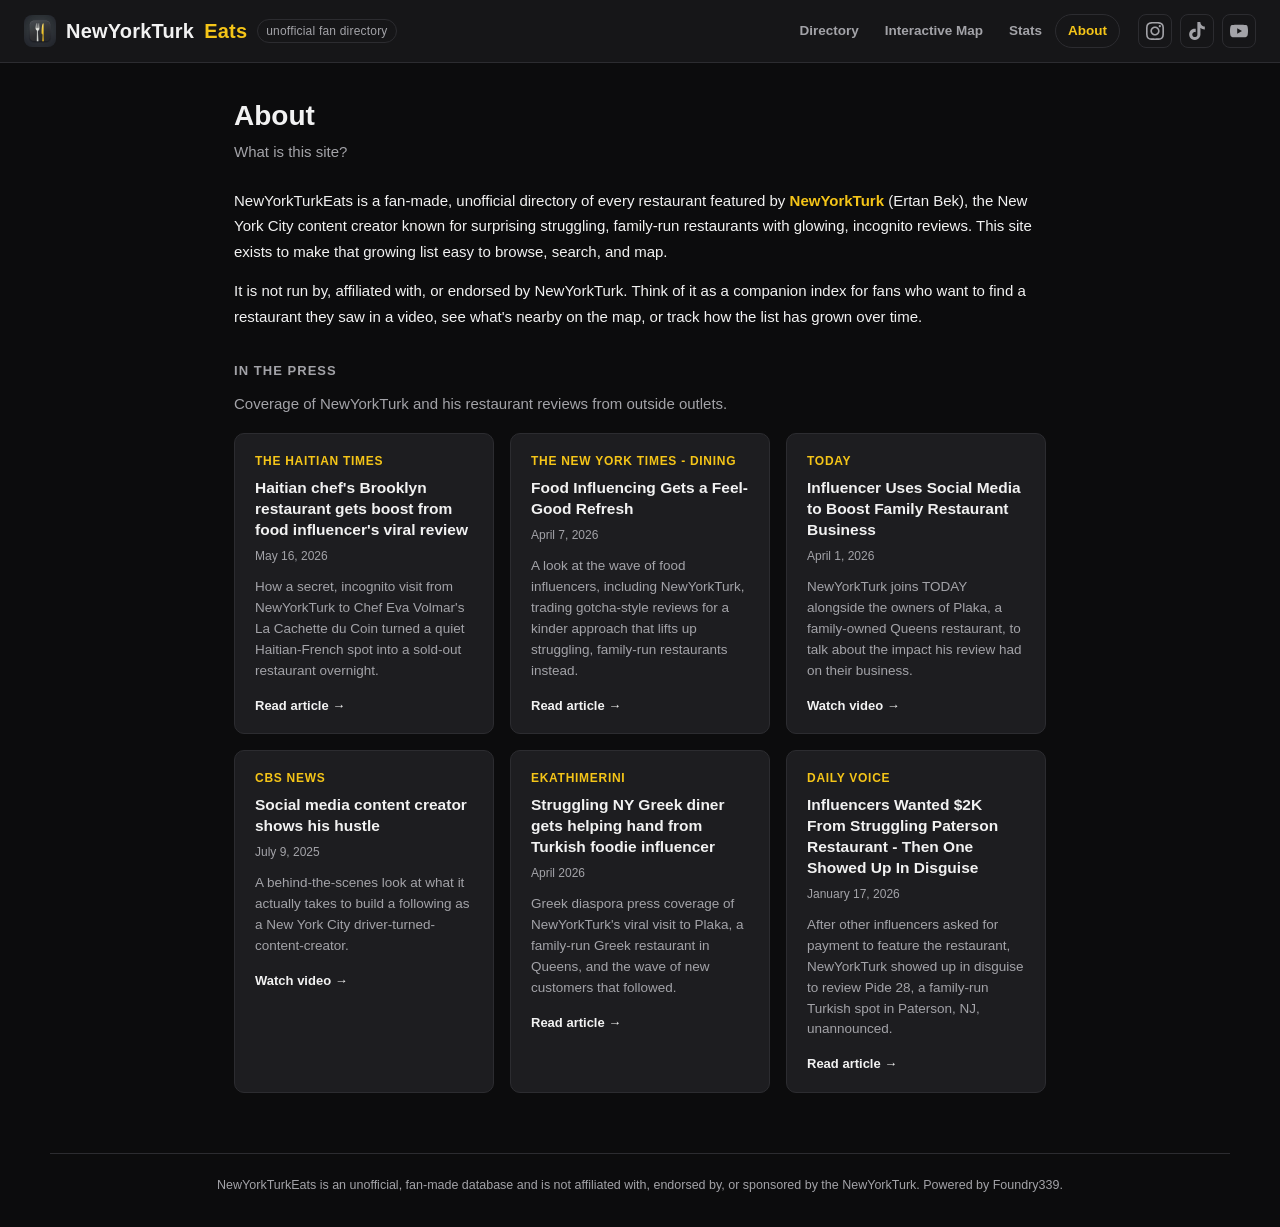
==== about.html @ 5144d83a "about page - remove em dashes" ====
<!DOCTYPE html>
<html lang="en">
<head>
  <meta charset="UTF-8" />
  <meta name="viewport" content="width=device-width, initial-scale=1.0" />
  <title>About - NewYorkTurkEats</title>
  <meta
    name="description"
    content="What NewYorkTurkEats is, how the directory is kept up to date, and press coverage of the content creator NewYorkTurk (Ertan Bek)."
  />
  <meta property="og:type" content="website" />
  <meta property="og:site_name" content="NewYorkTurkEats" />
  <meta property="og:title" content="About - NewYorkTurkEats" />
  <meta property="og:description" content="What NewYorkTurkEats is, how the directory is kept up to date, and press coverage of the content creator NewYorkTurk (Ertan Bek)." />
  <meta property="og:url" content="https://newyorkturkeats.com/about.html" />
  <meta property="og:image" content="https://newyorkturkeats.com/images/android-chrome-512x512.png" />
  <meta name="twitter:card" content="summary" />
  <meta name="twitter:title" content="About - NewYorkTurkEats" />
  <meta name="twitter:description" content="What NewYorkTurkEats is, how the directory is kept up to date, and press coverage of the content creator NewYorkTurk (Ertan Bek)." />
  <meta name="twitter:image" content="https://newyorkturkeats.com/images/android-chrome-512x512.png" />
  <link rel="canonical" href="https://newyorkturkeats.com/about.html" />
  <link rel="stylesheet" href="styles.css" />
  <link rel="icon" href="favicon.ico" sizes="any" />
  <link rel="icon" type="image/png" href="images/favicon-16x16.png" sizes="16x16" />
  <link rel="icon" type="image/png" href="images/favicon-32x32.png" sizes="32x32" />
  <link rel="icon" type="image/png" href="images/favicon-48x48.png" sizes="48x48" />
  <link rel="apple-touch-icon" href="images/apple-touch-icon.png" />
  <link rel="manifest" href="site.webmanifest" />
  <meta name="theme-color" content="#0c0c0d" />
</head>
<body>
  <header class="site-header">
    <a class="brand" href="index.html">
      <img class="brand-logo" src="images/android-chrome-192x192.png" alt="NewYorkTurkEats logo" />
      NewYorkTurk<span class="accent">Eats</span>
      <span class="brand-tag">unofficial fan directory</span>
    </a>
    <div class="header-right">
      <nav class="site-nav">
        <a class="nav-link" href="index.html">Directory</a>
        <a class="nav-link" href="map.html">Interactive Map</a>
        <a class="nav-link" href="stats.html">Stats</a>
        <a class="nav-link active" href="about.html">About</a>
      </nav>
      <div class="socials">
        <a class="social-btn" href="https://www.instagram.com/newyorkturk" target="_blank" rel="noopener noreferrer" aria-label="Instagram">
          <svg viewBox="0 0 24 24"><path d="M12 2.163c3.204 0 3.584.012 4.85.07 3.252.148 4.771 1.691 4.919 4.919.058 1.265.069 1.645.069 4.849 0 3.205-.012 3.584-.069 4.849-.149 3.225-1.664 4.771-4.919 4.919-1.266.058-1.644.07-4.85.07-3.204 0-3.584-.012-4.849-.07-3.26-.149-4.771-1.699-4.919-4.92-.058-1.265-.07-1.644-.07-4.849 0-3.204.013-3.583.07-4.849.149-3.227 1.664-4.771 4.919-4.919 1.266-.057 1.645-.069 4.849-.069zm0-2.163c-3.259 0-3.667.014-4.947.072-4.358.2-6.78 2.618-6.98 6.98-.059 1.281-.073 1.689-.073 4.948 0 3.259.014 3.668.072 4.948.2 4.358 2.618 6.78 6.98 6.98 1.281.058 1.689.072 4.948.072 3.259 0 3.668-.014 4.948-.072 4.354-.2 6.782-2.618 6.979-6.98.059-1.28.073-1.689.073-4.948 0-3.259-.014-3.667-.072-4.947-.196-4.354-2.617-6.78-6.979-6.98-1.281-.059-1.69-.073-4.949-.073zm0 5.838c-3.403 0-6.162 2.759-6.162 6.162s2.759 6.163 6.162 6.163 6.162-2.759 6.162-6.163c0-3.403-2.759-6.162-6.162-6.162zm0 10.162c-2.209 0-4-1.79-4-4 0-2.209 1.791-4 4-4s4 1.791 4 4c0 2.21-1.791 4-4 4zm6.406-11.845c-.796 0-1.441.645-1.441 1.44s.645 1.44 1.441 1.44c.795 0 1.439-.645 1.439-1.44s-.644-1.44-1.439-1.44z"/></svg>
        </a>
        <a class="social-btn" href="https://www.tiktok.com/@newyorkturk" target="_blank" rel="noopener noreferrer" aria-label="TikTok">
          <svg viewBox="0 0 24 24"><path d="M12.525.02c1.31-.02 2.61-.01 3.91-.02.08 1.53.63 3.09 1.75 4.17 1.12 1.11 2.7 1.62 4.24 1.79v4.03c-1.44-.05-2.89-.35-4.2-.97-.57-.26-1.1-.59-1.62-.93-.01 2.92.01 5.84-.02 8.75-.08 1.4-.54 2.79-1.35 3.94-1.31 1.92-3.58 3.17-5.91 3.21-1.43.08-2.86-.31-4.08-1.03-2.02-1.19-3.44-3.37-3.65-5.71-.02-.5-.03-1-.01-1.49.18-1.9 1.12-3.72 2.58-4.96 1.66-1.44 3.98-2.13 6.15-1.72.02 1.48-.04 2.96-.04 4.44-.99-.32-2.15-.23-3.02.37-.63.41-1.11 1.04-1.36 1.75-.21.51-.15 1.07-.14 1.61.24 1.64 1.82 3.02 3.5 2.87 1.12-.01 2.19-.66 2.77-1.61.19-.33.4-.67.41-1.06.1-1.79.06-3.57.07-5.36.01-4.03-.01-8.05.02-12.07z"/></svg>
        </a>
        <a class="social-btn" href="https://www.youtube.com/@AmericanTurk" target="_blank" rel="noopener noreferrer" aria-label="YouTube">
          <svg viewBox="0 0 24 24"><path d="M23.498 6.186a2.994 2.994 0 0 0-2.107-2.117C19.505 3.545 12 3.545 12 3.545s-7.505 0-9.391.524a2.994 2.994 0 0 0-2.107 2.117A31.32 31.32 0 0 0 0 12a31.32 31.32 0 0 0 .502 5.814 2.994 2.994 0 0 0 2.107 2.117c1.886.524 9.391.524 9.391.524s7.505 0 9.391-.524a2.994 2.994 0 0 0 2.107-2.117A31.32 31.32 0 0 0 24 12a31.32 31.32 0 0 0-.502-5.814zM9.6 15.6V8.4l6.4 3.6-6.4 3.6z"/></svg>
        </a>
      </div>
      <button class="menu-toggle" id="menu-toggle" aria-label="Open menu" aria-expanded="false" aria-controls="mobile-nav">
        <svg viewBox="0 0 24 24" fill="none" stroke="currentColor" stroke-width="2" stroke-linecap="round"><path d="M3 6h18M3 12h18M3 18h18"/></svg>
      </button>
    </div>
    <nav class="mobile-nav" id="mobile-nav" hidden>
      <a class="nav-link" href="index.html">Directory</a>
      <a class="nav-link" href="map.html">Interactive Map</a>
      <a class="nav-link" href="stats.html">Stats</a>
      <a class="nav-link active" href="about.html">About</a>
    </nav>
  </header>

  <main class="about-page-main">
    <h1 class="page-title">About</h1>
    <p class="page-subtitle">
      What is this site?
    </p>

    <div class="prose">
      <p>
        NewYorkTurkEats is a fan-made, unofficial directory of every restaurant
        featured by <a href="https://www.instagram.com/newyorkturk" target="_blank" rel="noopener noreferrer">NewYorkTurk</a>
        (Ertan Bek), the New York City content creator known for surprising
        struggling, family-run restaurants with glowing, incognito reviews. This
        site exists to make that growing list easy to browse, search, and map.
      </p>
      <p>
        It is not run by, affiliated with, or endorsed by NewYorkTurk. Think of
        it as a companion index for fans who want to find a restaurant they saw
        in a video, see what's nearby on the map, or track how the list has
        grown over time.
      </p>
    </div>

    <div class="section">
      <h2 class="section-title">In the Press</h2>
      <p class="page-subtitle" style="margin-bottom: 18px;">
        Coverage of NewYorkTurk and his restaurant reviews from outside outlets.
      </p>
      <div class="press-grid">
        <a class="press-card" href="https://haitiantimes.com/2026/05/16/la-cachette-du-coin-haitian-french-restaurant-chef-eva-volmar/" target="_blank" rel="noopener noreferrer">
          <div class="press-source">The Haitian Times</div>
          <div class="press-title">Haitian chef's Brooklyn restaurant gets boost from food influencer's viral review</div>
          <div class="press-date">May 16, 2026</div>
          <p class="press-blurb">
            How a secret, incognito visit from NewYorkTurk to Chef Eva Volmar's
            La Cachette du Coin turned a quiet Haitian-French spot into a
            sold-out restaurant overnight.
          </p>
          <span class="press-link">Read article →</span>
        </a>
        <a class="press-card" href="https://www.nytimes.com/2026/04/07/dining/food-influencer.html" target="_blank" rel="noopener noreferrer">
          <div class="press-source">The New York Times - Dining</div>
          <div class="press-title">Food Influencing Gets a Feel-Good Refresh</div>
          <div class="press-date">April 7, 2026</div>
          <p class="press-blurb">
            A look at the wave of food influencers, including NewYorkTurk,
            trading gotcha-style reviews for a kinder approach that lifts up
            struggling, family-run restaurants instead.
          </p>
          <span class="press-link">Read article →</span>
        </a>
        <a class="press-card" href="https://www.today.com/video/influencer-uses-social-media-to-boost-family-restaurant-business-260515909975" target="_blank" rel="noopener noreferrer">
          <div class="press-source">TODAY</div>
          <div class="press-title">Influencer Uses Social Media to Boost Family Restaurant Business</div>
          <div class="press-date">April 1, 2026</div>
          <p class="press-blurb">
            NewYorkTurk joins TODAY alongside the owners of Plaka, a
            family-owned Queens restaurant, to talk about the impact his
            review had on their business.
          </p>
          <span class="press-link">Watch video →</span>
        </a>
        <a class="press-card" href="https://www.cbsnews.com/video/social-media-content-creator-ertan-bek/" target="_blank" rel="noopener noreferrer">
          <div class="press-source">CBS News</div>
          <div class="press-title">Social media content creator shows his hustle</div>
          <div class="press-date">July 9, 2025</div>
          <p class="press-blurb">
            A behind-the-scenes look at what it actually takes to build a
            following as a New York City driver-turned-content-creator.
          </p>
          <span class="press-link">Watch video →</span>
        </a>
        <a class="press-card" href="https://www.ekathimerini.com/politics/diaspora-politics/1294207/struggling-ny-greek-diner-gets-helping-hand-from-turkish-foodie-influencer/" target="_blank" rel="noopener noreferrer">
          <div class="press-source">Ekathimerini</div>
          <div class="press-title">Struggling NY Greek diner gets helping hand from Turkish foodie influencer</div>
          <div class="press-date">April 2026</div>
          <p class="press-blurb">
            Greek diaspora press coverage of NewYorkTurk's viral visit to
            Plaka, a family-run Greek restaurant in Queens, and the wave of
            new customers that followed.
          </p>
          <span class="press-link">Read article →</span>
        </a>
        <a class="press-card" href="https://dailyvoice.com/article/influencers-wanted-2k-from-struggling-paterson-restaurant-then-one-showed-up-in-disguise/" target="_blank" rel="noopener noreferrer">
          <div class="press-source">Daily Voice</div>
          <div class="press-title">Influencers Wanted $2K From Struggling Paterson Restaurant - Then One Showed Up In Disguise</div>
          <div class="press-date">January 17, 2026</div>
          <p class="press-blurb">
            After other influencers asked for payment to feature the
            restaurant, NewYorkTurk showed up in disguise to review Pide 28,
            a family-run Turkish spot in Paterson, NJ, unannounced.
          </p>
          <span class="press-link">Read article →</span>
        </a>
      </div>
    </div>
  </main>

  <footer class="site-footer">
    NewYorkTurkEats is an unofficial, fan-made database and is not affiliated with,
    endorsed by, or sponsored by the NewYorkTurk. Powered by Foundry339.
    <div class="footer-socials">
      <a class="social-btn" href="https://www.instagram.com/newyorkturk" target="_blank" rel="noopener noreferrer" aria-label="Instagram">
        <svg viewBox="0 0 24 24"><path d="M12 2.163c3.204 0 3.584.012 4.85.07 3.252.148 4.771 1.691 4.919 4.919.058 1.265.069 1.645.069 4.849 0 3.205-.012 3.584-.069 4.849-.149 3.225-1.664 4.771-4.919 4.919-1.266.058-1.644.07-4.85.07-3.204 0-3.584-.012-4.849-.07-3.26-.149-4.771-1.699-4.919-4.92-.058-1.265-.07-1.644-.07-4.849 0-3.204.013-3.583.07-4.849.149-3.227 1.664-4.771 4.919-4.919 1.266-.057 1.645-.069 4.849-.069zm0-2.163c-3.259 0-3.667.014-4.947.072-4.358.2-6.78 2.618-6.98 6.98-.059 1.281-.073 1.689-.073 4.948 0 3.259.014 3.668.072 4.948.2 4.358 2.618 6.78 6.98 6.98 1.281.058 1.689.072 4.948.072 3.259 0 3.668-.014 4.948-.072 4.354-.2 6.782-2.618 6.979-6.98.059-1.28.073-1.689.073-4.948 0-3.259-.014-3.667-.072-4.947-.196-4.354-2.617-6.78-6.979-6.98-1.281-.059-1.69-.073-4.949-.073zm0 5.838c-3.403 0-6.162 2.759-6.162 6.162s2.759 6.163 6.162 6.163 6.162-2.759 6.162-6.163c0-3.403-2.759-6.162-6.162-6.162zm0 10.162c-2.209 0-4-1.79-4-4 0-2.209 1.791-4 4-4s4 1.791 4 4c0 2.21-1.791 4-4 4zm6.406-11.845c-.796 0-1.441.645-1.441 1.44s.645 1.44 1.441 1.44c.795 0 1.439-.645 1.439-1.44s-.644-1.44-1.439-1.44z"/></svg>
      </a>
      <a class="social-btn" href="https://www.tiktok.com/@newyorkturk" target="_blank" rel="noopener noreferrer" aria-label="TikTok">
        <svg viewBox="0 0 24 24"><path d="M12.525.02c1.31-.02 2.61-.01 3.91-.02.08 1.53.63 3.09 1.75 4.17 1.12 1.11 2.7 1.62 4.24 1.79v4.03c-1.44-.05-2.89-.35-4.2-.97-.57-.26-1.1-.59-1.62-.93-.01 2.92.01 5.84-.02 8.75-.08 1.4-.54 2.79-1.35 3.94-1.31 1.92-3.58 3.17-5.91 3.21-1.43.08-2.86-.31-4.08-1.03-2.02-1.19-3.44-3.37-3.65-5.71-.02-.5-.03-1-.01-1.49.18-1.9 1.12-3.72 2.58-4.96 1.66-1.44 3.98-2.13 6.15-1.72.02 1.48-.04 2.96-.04 4.44-.99-.32-2.15-.23-3.02.37-.63.41-1.11 1.04-1.36 1.75-.21.51-.15 1.07-.14 1.61.24 1.64 1.82 3.02 3.5 2.87 1.12-.01 2.19-.66 2.77-1.61.19-.33.4-.67.41-1.06.1-1.79.06-3.57.07-5.36.01-4.03-.01-8.05.02-12.07z"/></svg>
      </a>
      <a class="social-btn" href="https://www.youtube.com/@AmericanTurk" target="_blank" rel="noopener noreferrer" aria-label="YouTube">
        <svg viewBox="0 0 24 24"><path d="M23.498 6.186a2.994 2.994 0 0 0-2.107-2.117C19.505 3.545 12 3.545 12 3.545s-7.505 0-9.391.524a2.994 2.994 0 0 0-2.107 2.117A31.32 31.32 0 0 0 0 12a31.32 31.32 0 0 0 .502 5.814 2.994 2.994 0 0 0 2.107 2.117c1.886.524 9.391.524 9.391.524s7.505 0 9.391-.524a2.994 2.994 0 0 0 2.107-2.117A31.32 31.32 0 0 0 24 12a31.32 31.32 0 0 0-.502-5.814zM9.6 15.6V8.4l6.4 3.6-6.4 3.6z"/></svg>
      </a>
    </div>
  </footer>

  <script src="common.js"></script>

  <!-- Cloudflare Web Analytics -->
  <script type='module' src='https://static.cloudflareinsights.com/beacon.min.js' data-cf-beacon='{"token": "d890537ab7254a7d83ee21854dff3ec1"}'></script>
  <!-- End Cloudflare Web Analytics -->
</body>
</html>
---- styles.css ----
:root {
  --bg: #0c0c0d;
  --bg-raised: #161618;
  --bg-card: #1d1d20;
  --border: #2c2c30;
  --text: #f2f2f2;
  --text-dim: #a3a3a8;
  --accent: #f5c518; /* IMDb-style yellow */
  --accent-dark: #caa30f;
}

* {
  box-sizing: border-box;
}

html, body {
  margin: 0;
  padding: 0;
  overflow-x: hidden;
}

body {
  background: var(--bg);
  color: var(--text);
  font-family: "Helvetica Neue", Arial, "Segoe UI", sans-serif;
  line-height: 1.5;
}

a {
  color: inherit;
  text-decoration: none;
}

/* ---------- header ---------- */

.site-header {
  position: sticky;
  top: 0;
  z-index: 10;
  display: flex;
  align-items: center;
  justify-content: space-between;
  gap: 16px;
  padding: 14px 24px;
  background: var(--bg-raised);
  border-bottom: 1px solid var(--border);
}

.brand {
  display: flex;
  align-items: center;
  gap: 10px;
  font-weight: 800;
  font-size: 20px;
  letter-spacing: 0.2px;
}

.brand-logo {
  width: 32px;
  height: 32px;
  border-radius: 8px;
  display: block;
}

.brand .accent {
  color: var(--accent);
}

.brand-tag {
  font-size: 12px;
  font-weight: 500;
  color: var(--text-dim);
  border: 1px solid var(--border);
  padding: 2px 8px;
  border-radius: 999px;
}

.header-right {
  display: flex;
  align-items: center;
  gap: 18px;
}

.site-nav {
  display: flex;
  align-items: center;
}

.nav-link {
  font-size: 13.5px;
  font-weight: 600;
  color: var(--text-dim);
  padding: 6px 12px;
  border-radius: 999px;
  border: 1px solid transparent;
  transition: color 0.15s, border-color 0.15s;
}

.nav-link:hover {
  color: var(--text);
}

.nav-link.active {
  color: var(--accent);
  border-color: var(--border);
}

.socials {
  display: flex;
  align-items: center;
  gap: 8px;
  flex-shrink: 0;
}

.social-btn {
  display: inline-flex;
  align-items: center;
  justify-content: center;
  width: 34px;
  height: 34px;
  border-radius: 8px;
  border: 1px solid var(--border);
  color: var(--text-dim);
  transition: color 0.15s, border-color 0.15s, background 0.15s;
}

.social-btn:hover {
  color: var(--accent);
  border-color: var(--accent-dark);
  background: var(--bg-card);
}

.social-btn svg {
  width: 18px;
  height: 18px;
  fill: currentColor;
}

.menu-toggle {
  display: none;
  align-items: center;
  justify-content: center;
  width: 34px;
  height: 34px;
  border-radius: 8px;
  border: 1px solid var(--border);
  background: transparent;
  color: var(--text-dim);
  cursor: pointer;
  flex-shrink: 0;
  transition: color 0.15s, border-color 0.15s, background 0.15s;
}

.menu-toggle:hover,
.menu-toggle[aria-expanded="true"] {
  color: var(--accent);
  border-color: var(--accent-dark);
  background: var(--bg-card);
}

.menu-toggle svg {
  width: 18px;
  height: 18px;
}

.mobile-nav {
  display: none;
}

.footer-socials {
  display: none;
}

@media (max-width: 480px) {
  .site-header {
    flex-wrap: wrap;
    row-gap: 10px;
  }

  .header-right {
    flex-wrap: wrap;
    justify-content: flex-end;
    row-gap: 8px;
  }

  .brand-tag {
    display: none;
  }

  .site-nav {
    display: none;
  }

  .socials {
    display: none;
  }

  .menu-toggle {
    display: inline-flex;
  }

  .mobile-nav:not([hidden]) {
    display: flex;
    flex-direction: column;
    gap: 4px;
    width: 100%;
    padding-top: 10px;
    margin-top: 4px;
    border-top: 1px solid var(--border);
  }

  .mobile-nav .nav-link {
    padding: 10px 12px;
  }

  .footer-socials {
    display: flex;
    justify-content: center;
    gap: 8px;
    margin-top: 16px;
  }
}

/* ---------- layout ---------- */

main {
  max-width: 1180px;
  margin: 0 auto;
  padding: 28px 24px 60px;
}

.page-title {
  font-size: 28px;
  font-weight: 800;
  margin: 4px 0 4px;
}

.page-subtitle {
  color: var(--text-dim);
  margin: 0 0 24px;
  font-size: 15px;
}

/* ---------- search ---------- */

.search-row {
  margin-bottom: 16px;
}

.search-input {
  width: 100%;
  padding: 11px 16px;
  border-radius: 8px;
  border: 1px solid var(--border);
  background: var(--bg-card);
  color: var(--text);
  font-size: 14px;
  font-family: inherit;
}

.search-input::placeholder {
  color: var(--text-dim);
}

.search-input:focus {
  outline: none;
  border-color: var(--accent-dark);
}

/* ---------- sort controls ---------- */

.controls-row {
  display: flex;
  align-items: center;
  justify-content: space-between;
  flex-wrap: wrap;
  gap: 12px;
  margin-bottom: 22px;
}

.sort-group {
  display: inline-flex;
  border: 1px solid var(--border);
  border-radius: 8px;
  overflow: hidden;
}

.sort-btn {
  background: var(--bg-card);
  color: var(--text-dim);
  border: none;
  padding: 8px 16px;
  font-size: 13px;
  font-weight: 600;
  cursor: pointer;
  border-right: 1px solid var(--border);
}

.sort-btn:last-child {
  border-right: none;
}

.sort-btn:hover {
  color: var(--text);
}

.sort-btn.active {
  background: var(--accent);
  color: #141414;
}

.result-count {
  color: var(--text-dim);
  font-size: 13px;
}

/* ---------- pagination ---------- */

.pagination {
  display: flex;
  flex-wrap: wrap;
  justify-content: center;
  align-items: center;
  gap: 6px;
  margin-top: 32px;
}

.page-btn {
  background: var(--bg-card);
  color: var(--text-dim);
  border: 1px solid var(--border);
  border-radius: 6px;
  padding: 7px 12px;
  font-size: 13px;
  font-weight: 600;
  cursor: pointer;
  min-width: 36px;
}

.page-btn:hover {
  color: var(--text);
  border-color: var(--accent-dark);
}

.page-btn.active {
  background: var(--accent);
  border-color: var(--accent);
  color: #141414;
}

.page-btn[disabled] {
  opacity: 0.4;
  cursor: not-allowed;
}

.page-btn.page-nav {
  font-weight: 700;
}

/* ---------- grid / cards ---------- */

.grid {
  display: grid;
  grid-template-columns: repeat(auto-fill, minmax(190px, 1fr));
  gap: 20px;
}

.card {
  background: var(--bg-card);
  border: 1px solid var(--border);
  border-radius: 10px;
  overflow: hidden;
  display: flex;
  flex-direction: column;
  transition: transform 0.15s ease, border-color 0.15s ease;
}

.card:hover {
  transform: translateY(-4px);
  border-color: var(--accent);
}

.poster {
  aspect-ratio: 2 / 3;
  display: flex;
  align-items: center;
  justify-content: center;
  font-size: 44px;
  font-weight: 800;
  color: rgba(255, 255, 255, 0.85);
  position: relative;
}

.poster-img {
  position: absolute;
  inset: 0;
  width: 100%;
  height: 100%;
  object-fit: cover;
}

.poster .rank {
  position: absolute;
  top: 8px;
  left: 8px;
  background: rgba(0, 0, 0, 0.55);
  color: var(--accent);
  font-size: 12px;
  font-weight: 700;
  padding: 2px 8px;
  border-radius: 999px;
}

.card-body {
  padding: 12px 14px 16px;
  display: flex;
  flex-direction: column;
  gap: 4px;
  flex: 1;
}

.card-name {
  font-size: 15px;
  font-weight: 700;
}

.card-meta {
  font-size: 12.5px;
  color: var(--text-dim);
}

.card-date {
  margin-top: auto;
  font-size: 11.5px;
  color: var(--text-dim);
  padding-top: 8px;
}

@media (max-width: 480px) {
  main {
    padding-left: 16px;
    padding-right: 16px;
  }

  .grid {
    grid-template-columns: repeat(2, 1fr);
    gap: 12px;
  }

  .poster {
    font-size: 30px;
  }

  .card-body {
    padding: 10px 10px 12px;
  }

  .card-name {
    font-size: 13.5px;
  }

  .card-meta {
    font-size: 11px;
  }

  .card-date {
    font-size: 10.5px;
  }
}

/* ---------- interactive map page ---------- */

.map-page-main {
  max-width: 1400px;
}

.leaflet-map-container {
  width: 100%;
  height: 70vh;
  min-height: 420px;
  border: 1px solid var(--border);
  border-radius: 10px;
  margin-top: 20px;
  background: var(--bg-card);
}

.leaflet-popup-content-wrapper {
  background: var(--bg-raised);
  color: var(--text);
  border-radius: 8px;
}

.leaflet-popup-tip {
  background: var(--bg-raised);
}

.map-popup .popup-name {
  font-weight: 700;
  font-size: 14px;
  margin-bottom: 2px;
}

.map-popup .popup-meta {
  font-size: 12.5px;
  color: var(--text-dim);
  margin-bottom: 6px;
}

.map-popup .popup-link {
  font-size: 13px;
  font-weight: 700;
  color: var(--accent);
}

/* ---------- footer ---------- */

.site-footer {
  border-top: 1px solid var(--border);
  padding: 22px 24px 32px;
  text-align: center;
  color: var(--text-dim);
  font-size: 12.5px;
  max-width: 1180px;
  margin: 0 auto;
}

/* ---------- detail page ---------- */

.back-link {
  display: inline-flex;
  align-items: center;
  gap: 6px;
  color: var(--text-dim);
  font-size: 13px;
  font-weight: 600;
  margin-bottom: 18px;
}

.back-link:hover {
  color: var(--accent);
}

.detail-header {
  display: flex;
  flex-wrap: wrap;
  gap: 20px;
  align-items: flex-start;
  justify-content: space-between;
  margin-bottom: 24px;
}

.detail-name {
  font-size: 32px;
  font-weight: 800;
  margin: 0 0 8px;
}

.detail-meta {
  display: flex;
  flex-wrap: wrap;
  gap: 8px;
  color: var(--text-dim);
  font-size: 14px;
}

.pill {
  border: 1px solid var(--border);
  border-radius: 999px;
  padding: 3px 12px;
  background: var(--bg-card);
}

.site-btn {
  background: var(--accent);
  color: #141414;
  font-weight: 700;
  font-size: 14px;
  padding: 10px 20px;
  border-radius: 8px;
  white-space: nowrap;
}

.site-btn:hover {
  background: var(--accent-dark);
}

.section {
  margin-top: 32px;
}

.section-title {
  font-size: 13px;
  text-transform: uppercase;
  letter-spacing: 0.08em;
  color: var(--text-dim);
  font-weight: 700;
  margin-bottom: 12px;
}

.video-frame {
  position: relative;
  width: 100%;
  max-width: 480px;
  aspect-ratio: 9 / 16;
  background: var(--bg-card);
  border: 1px solid var(--border);
  border-radius: 12px;
  overflow: hidden;
}

.video-frame.wide {
  max-width: 100%;
  aspect-ratio: 16 / 9;
}

.video-frame iframe {
  width: 100%;
  height: 100%;
  border: 0;
}

.video-placeholder {
  position: absolute;
  inset: 0;
  display: flex;
  align-items: center;
  justify-content: center;
  text-align: center;
  padding: 24px;
  color: var(--text-dim);
  font-size: 13.5px;
}

.map-wrap {
  display: grid;
  grid-template-columns: 1.1fr 0.9fr;
  gap: 16px;
  align-items: stretch;
}

@media (max-width: 640px) {
  .map-wrap {
    grid-template-columns: 1fr;
  }
}

.map-frame {
  position: relative;
  width: 100%;
  min-height: 260px;
  border: 1px solid var(--border);
  border-radius: 12px;
  overflow: hidden;
}

.map-frame iframe {
  width: 100%;
  height: 100%;
  border: 0;
  min-height: 260px;
}

.address-card {
  background: var(--bg-card);
  border: 1px solid var(--border);
  border-radius: 12px;
  padding: 18px;
  display: flex;
  flex-direction: column;
  justify-content: center;
  gap: 6px;
}

.address-card .label {
  font-size: 12px;
  color: var(--text-dim);
  text-transform: uppercase;
  letter-spacing: 0.06em;
}

.address-card .value {
  font-size: 15px;
  font-weight: 600;
}

.address-card .directions-link {
  margin-top: 10px;
  font-size: 13px;
  font-weight: 700;
  color: var(--accent);
}

.empty-state {
  text-align: center;
  padding: 60px 20px;
  color: var(--text-dim);
}

/* ---------- stats page ---------- */

.stats-grid {
  display: grid;
  grid-template-columns: repeat(auto-fit, minmax(280px, 1fr));
  gap: 20px;
  align-items: start;
}

.stat-tile {
  background: var(--bg-card);
  border: 1px solid var(--border);
  border-radius: 10px;
  padding: 20px 22px 22px;
}

.stat-tile-title {
  font-size: 14px;
  font-weight: 700;
  color: var(--text);
  margin-bottom: 4px;
}

.stat-tile-subtitle {
  font-size: 12px;
  color: var(--text-dim);
  margin-bottom: 14px;
}

/* -- hero tile -- */

.stat-tile--hero {
  display: flex;
  flex-direction: column;
  justify-content: center;
}

.stat-value {
  font-size: 52px;
  font-weight: 800;
  line-height: 1;
  color: var(--accent);
  font-variant-numeric: proportional-nums;
}

.stat-label {
  margin-top: 8px;
  font-size: 15px;
  font-weight: 600;
  color: var(--text);
}

.stat-caption {
  margin-top: 6px;
  font-size: 12.5px;
  color: var(--text-dim);
}

/* -- milestone tile -- */

.stat-tile--milestone {
  position: relative;
  overflow: hidden;
  display: flex;
  flex-direction: column;
  justify-content: center;
}

.milestone-confetti {
  position: absolute;
  inset: 0;
  width: 100%;
  height: 100%;
}

.milestone-content {
  position: relative;
  z-index: 1;
}

.milestone-meter {
  margin-top: 14px;
  height: 10px;
  background: var(--bg-raised);
  border-radius: 999px;
  overflow: hidden;
}

.milestone-meter-fill {
  height: 100%;
  background: var(--accent);
  border-radius: 999px;
  transition: width 0.3s ease;
}

/* -- most recent visit tile -- */

.recent-card {
  display: flex;
  align-items: center;
  gap: 14px;
  margin-top: 14px;
  border-radius: 8px;
  padding: 4px;
  margin: 14px -4px -4px;
  transition: background 0.15s ease;
}

.recent-card:hover,
.recent-card:focus-visible {
  background: var(--bg-raised);
}

.recent-poster {
  position: relative;
  flex-shrink: 0;
  width: 64px;
  height: 64px;
  border-radius: 8px;
  overflow: hidden;
  display: flex;
  align-items: center;
  justify-content: center;
  font-size: 18px;
  font-weight: 800;
  color: rgba(255, 255, 255, 0.85);
}

.recent-poster-img {
  position: absolute;
  inset: 0;
  width: 100%;
  height: 100%;
  object-fit: cover;
}

.recent-info {
  min-width: 0;
  display: flex;
  flex-direction: column;
  gap: 3px;
}

.recent-name {
  font-size: 15px;
  font-weight: 700;
  overflow: hidden;
  text-overflow: ellipsis;
  white-space: nowrap;
}

.recent-meta {
  font-size: 12.5px;
  color: var(--text-dim);
  overflow: hidden;
  text-overflow: ellipsis;
  white-space: nowrap;
}

.recent-date {
  font-size: 11.5px;
  color: var(--text-dim);
}

/* -- bar list tile -- */

.bar-list {
  display: flex;
  flex-direction: column;
  gap: 10px;
  margin-top: 14px;
}

.bar-list--scroll {
  max-height: 420px;
  overflow-y: auto;
  padding-right: 8px;
  margin-right: -8px;
  padding-bottom: 24px;
  margin-bottom: -24px;
  scrollbar-width: thin;
  scrollbar-color: var(--border) transparent;
  -webkit-mask-image: linear-gradient(to bottom, #000 calc(100% - 28px), transparent 100%);
  mask-image: linear-gradient(to bottom, #000 calc(100% - 28px), transparent 100%);
}

.bar-list--scroll.bar-list--at-bottom {
  -webkit-mask-image: none;
  mask-image: none;
}

.bar-list--scroll::-webkit-scrollbar {
  width: 6px;
}

.bar-list--scroll::-webkit-scrollbar-track {
  background: transparent;
}

.bar-list--scroll::-webkit-scrollbar-thumb {
  background: var(--border);
  border-radius: 999px;
}

.bar-list--scroll::-webkit-scrollbar-thumb:hover {
  background: var(--accent-dark);
}

.bar-row {
  display: grid;
  grid-template-columns: 96px 1fr 34px;
  align-items: center;
  gap: 10px;
  border-radius: 6px;
  outline: none;
}

.bar-label {
  font-size: 12.5px;
  color: var(--text-dim);
  overflow: hidden;
  text-overflow: ellipsis;
  white-space: nowrap;
}

.bar-track {
  height: 10px;
  background: var(--bg-raised);
  border-radius: 999px;
  overflow: hidden;
}

.bar-fill {
  height: 100%;
  background: var(--accent);
  border-radius: 999px;
  transition: background 0.15s ease;
}

.bar-value {
  font-size: 12.5px;
  font-weight: 700;
  color: var(--text);
  text-align: right;
  font-variant-numeric: tabular-nums;
}

.bar-row:hover .bar-fill,
.bar-row:focus-visible .bar-fill {
  background: #ffd84d;
}

.bar-row:focus-visible {
  box-shadow: 0 0 0 2px var(--accent-dark);
}

/* -- trend tile -- */

.stat-tile--trend {
  grid-column: 1 / -1;
}

.trend-chart-wrap {
  position: relative;
  margin-top: 6px;
}

.trend-svg {
  width: 100%;
  height: auto;
  display: block;
  overflow: visible;
}

.trend-baseline {
  stroke: var(--border);
  stroke-width: 1;
}

.trend-area {
  fill: var(--accent);
  fill-opacity: 0.1;
  stroke: none;
}

.trend-line {
  fill: none;
  stroke: var(--accent);
  stroke-width: 2;
  stroke-linejoin: round;
  stroke-linecap: round;
}

.trend-tick {
  fill: var(--text-dim);
  font-size: 10px;
  text-anchor: middle;
}

.trend-marker {
  fill: var(--accent);
  stroke: var(--bg-card);
  stroke-width: 2;
}

.trend-point-label {
  fill: var(--text);
  font-size: 11px;
  font-weight: 700;
}

.trend-crosshair {
  stroke: var(--border);
  stroke-width: 1;
}

.trend-hover-dot {
  fill: var(--accent);
  stroke: var(--bg-card);
  stroke-width: 2;
}

.trend-hit {
  fill: transparent;
  cursor: pointer;
}

.trend-hit:focus-visible {
  outline: none;
  fill: rgba(245, 197, 24, 0.06);
}

.trend-tooltip {
  position: absolute;
  top: 4px;
  pointer-events: none;
  background: var(--bg-raised);
  border: 1px solid var(--border);
  border-radius: 6px;
  padding: 6px 10px;
  white-space: nowrap;
}

.trend-tooltip-value {
  font-size: 13px;
  font-weight: 700;
  color: var(--text);
}

.trend-tooltip-label {
  font-size: 11px;
  color: var(--text-dim);
}

@media (max-width: 480px) {
  .stats-grid {
    grid-template-columns: 1fr;
  }

  .stat-value {
    font-size: 42px;
  }

  .bar-row {
    grid-template-columns: 78px 1fr 28px;
  }
}

/* ---------- about page ---------- */

.about-page-main {
  max-width: 860px;
}

.prose {
  color: var(--text);
  font-size: 15px;
  line-height: 1.7;
}

.prose p {
  margin: 0 0 14px;
}

.prose p:last-child {
  margin-bottom: 0;
}

.prose a {
  color: var(--accent);
  font-weight: 600;
}

.prose a:hover {
  color: var(--accent-dark);
}

.press-grid {
  display: grid;
  grid-template-columns: repeat(auto-fit, minmax(260px, 1fr));
  gap: 16px;
}

.press-card {
  background: var(--bg-card);
  border: 1px solid var(--border);
  border-radius: 10px;
  padding: 18px 20px;
  display: flex;
  flex-direction: column;
  gap: 4px;
  transition: transform 0.15s ease, border-color 0.15s ease;
}

.press-card:hover {
  transform: translateY(-3px);
  border-color: var(--accent);
}

.press-source {
  font-size: 12px;
  font-weight: 700;
  text-transform: uppercase;
  letter-spacing: 0.06em;
  color: var(--accent);
}

.press-title {
  font-size: 15.5px;
  font-weight: 700;
  line-height: 1.35;
  margin-top: 4px;
}

.press-date {
  font-size: 12px;
  color: var(--text-dim);
  margin-top: 2px;
}

.press-blurb {
  font-size: 13.5px;
  color: var(--text-dim);
  line-height: 1.55;
  margin: 8px 0 0;
}

.press-link {
  margin-top: 10px;
  font-size: 13px;
  font-weight: 700;
  color: var(--text);
}

.press-card:hover .press-link {
  color: var(--accent);
}
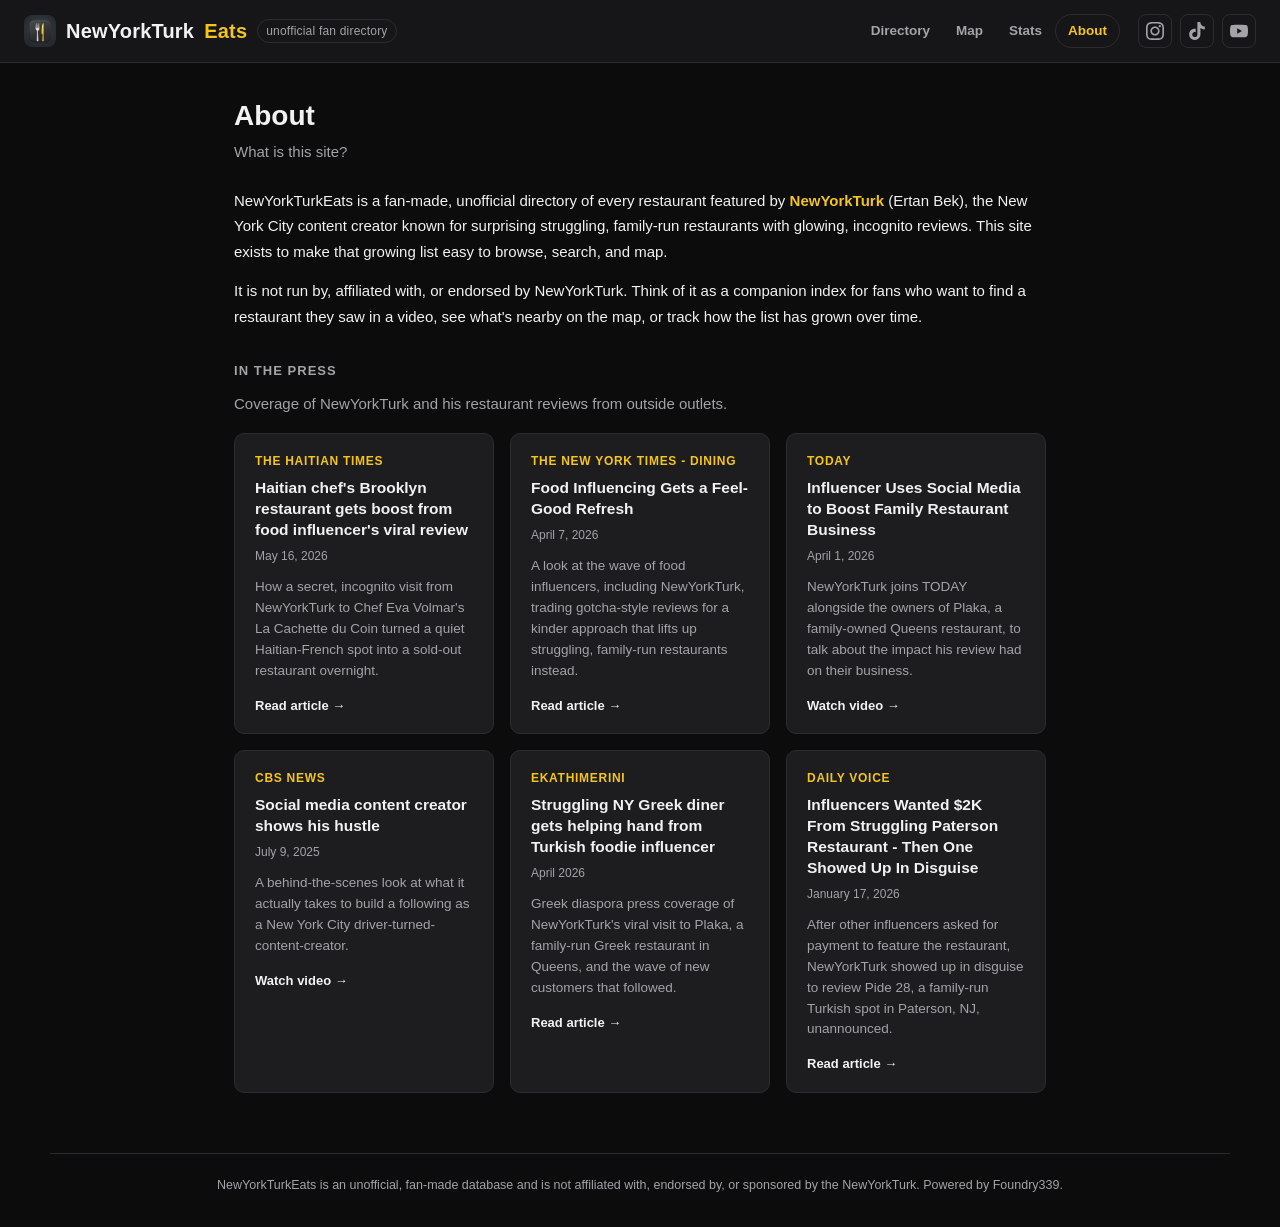
==== commit 6c341afb: "nav bar map text" ====
--- a/about.html
+++ b/about.html
@@ -38,7 +38,7 @@
     <div class="header-right">
       <nav class="site-nav">
         <a class="nav-link" href="index.html">Directory</a>
-        <a class="nav-link" href="map.html">Interactive Map</a>
+        <a class="nav-link" href="map.html">Map</a>
         <a class="nav-link" href="stats.html">Stats</a>
         <a class="nav-link active" href="about.html">About</a>
       </nav>
@@ -59,7 +59,7 @@
     </div>
     <nav class="mobile-nav" id="mobile-nav" hidden>
       <a class="nav-link" href="index.html">Directory</a>
-      <a class="nav-link" href="map.html">Interactive Map</a>
+      <a class="nav-link" href="map.html">Map</a>
       <a class="nav-link" href="stats.html">Stats</a>
       <a class="nav-link active" href="about.html">About</a>
     </nav>
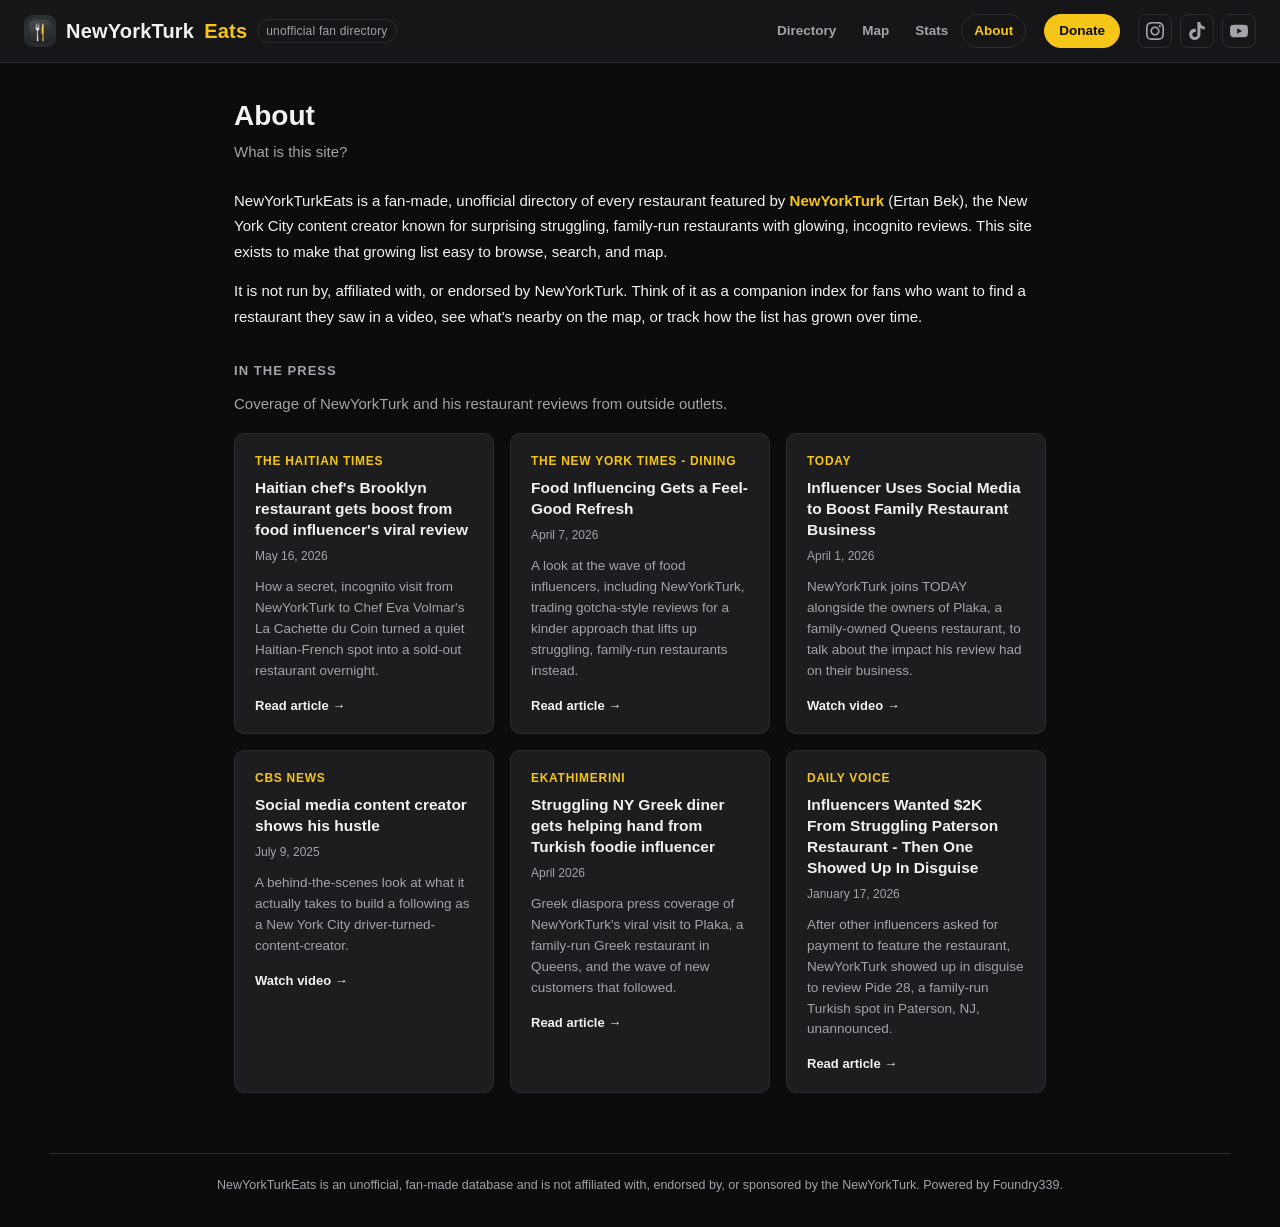
==== commit ad66b659: "donate button added" ====
--- a/about.html
+++ b/about.html
@@ -42,6 +42,7 @@
         <a class="nav-link" href="stats.html">Stats</a>
         <a class="nav-link active" href="about.html">About</a>
       </nav>
+      <a class="donate-btn" href="https://buy.stripe.com/aFadR82OTfLpf0Ha6OaZi03" target="_blank" rel="noopener noreferrer">Donate</a>
       <div class="socials">
         <a class="social-btn" href="https://www.instagram.com/newyorkturk" target="_blank" rel="noopener noreferrer" aria-label="Instagram">
           <svg viewBox="0 0 24 24"><path d="M12 2.163c3.204 0 3.584.012 4.85.07 3.252.148 4.771 1.691 4.919 4.919.058 1.265.069 1.645.069 4.849 0 3.205-.012 3.584-.069 4.849-.149 3.225-1.664 4.771-4.919 4.919-1.266.058-1.644.07-4.85.07-3.204 0-3.584-.012-4.849-.07-3.26-.149-4.771-1.699-4.919-4.92-.058-1.265-.07-1.644-.07-4.849 0-3.204.013-3.583.07-4.849.149-3.227 1.664-4.771 4.919-4.919 1.266-.057 1.645-.069 4.849-.069zm0-2.163c-3.259 0-3.667.014-4.947.072-4.358.2-6.78 2.618-6.98 6.98-.059 1.281-.073 1.689-.073 4.948 0 3.259.014 3.668.072 4.948.2 4.358 2.618 6.78 6.98 6.98 1.281.058 1.689.072 4.948.072 3.259 0 3.668-.014 4.948-.072 4.354-.2 6.782-2.618 6.979-6.98.059-1.28.073-1.689.073-4.948 0-3.259-.014-3.667-.072-4.947-.196-4.354-2.617-6.78-6.979-6.98-1.281-.059-1.69-.073-4.949-.073zm0 5.838c-3.403 0-6.162 2.759-6.162 6.162s2.759 6.163 6.162 6.163 6.162-2.759 6.162-6.163c0-3.403-2.759-6.162-6.162-6.162zm0 10.162c-2.209 0-4-1.79-4-4 0-2.209 1.791-4 4-4s4 1.791 4 4c0 2.21-1.791 4-4 4zm6.406-11.845c-.796 0-1.441.645-1.441 1.44s.645 1.44 1.441 1.44c.795 0 1.439-.645 1.439-1.44s-.644-1.44-1.439-1.44z"/></svg>
@@ -62,6 +63,7 @@
       <a class="nav-link" href="map.html">Map</a>
       <a class="nav-link" href="stats.html">Stats</a>
       <a class="nav-link active" href="about.html">About</a>
+      <a class="donate-btn" href="https://buy.stripe.com/aFadR82OTfLpf0Ha6OaZi03" target="_blank" rel="noopener noreferrer">Donate</a>
     </nav>
   </header>
 
--- a/styles.css
+++ b/styles.css
@@ -103,6 +103,29 @@
 .nav-link.active {
   color: var(--accent);
   border-color: var(--border);
+}
+
+.donate-btn {
+  display: inline-flex;
+  align-items: center;
+  font-size: 13.5px;
+  font-weight: 600;
+  color: #0c0c0d;
+  background: var(--accent);
+  padding: 6px 14px;
+  border-radius: 999px;
+  border: 1px solid var(--accent);
+  transition: background 0.15s, border-color 0.15s;
+}
+
+.donate-btn:hover {
+  background: var(--accent-dark);
+  border-color: var(--accent-dark);
+}
+
+.mobile-nav .donate-btn {
+  justify-content: center;
+  margin-top: 4px;
 }
 
 .socials {
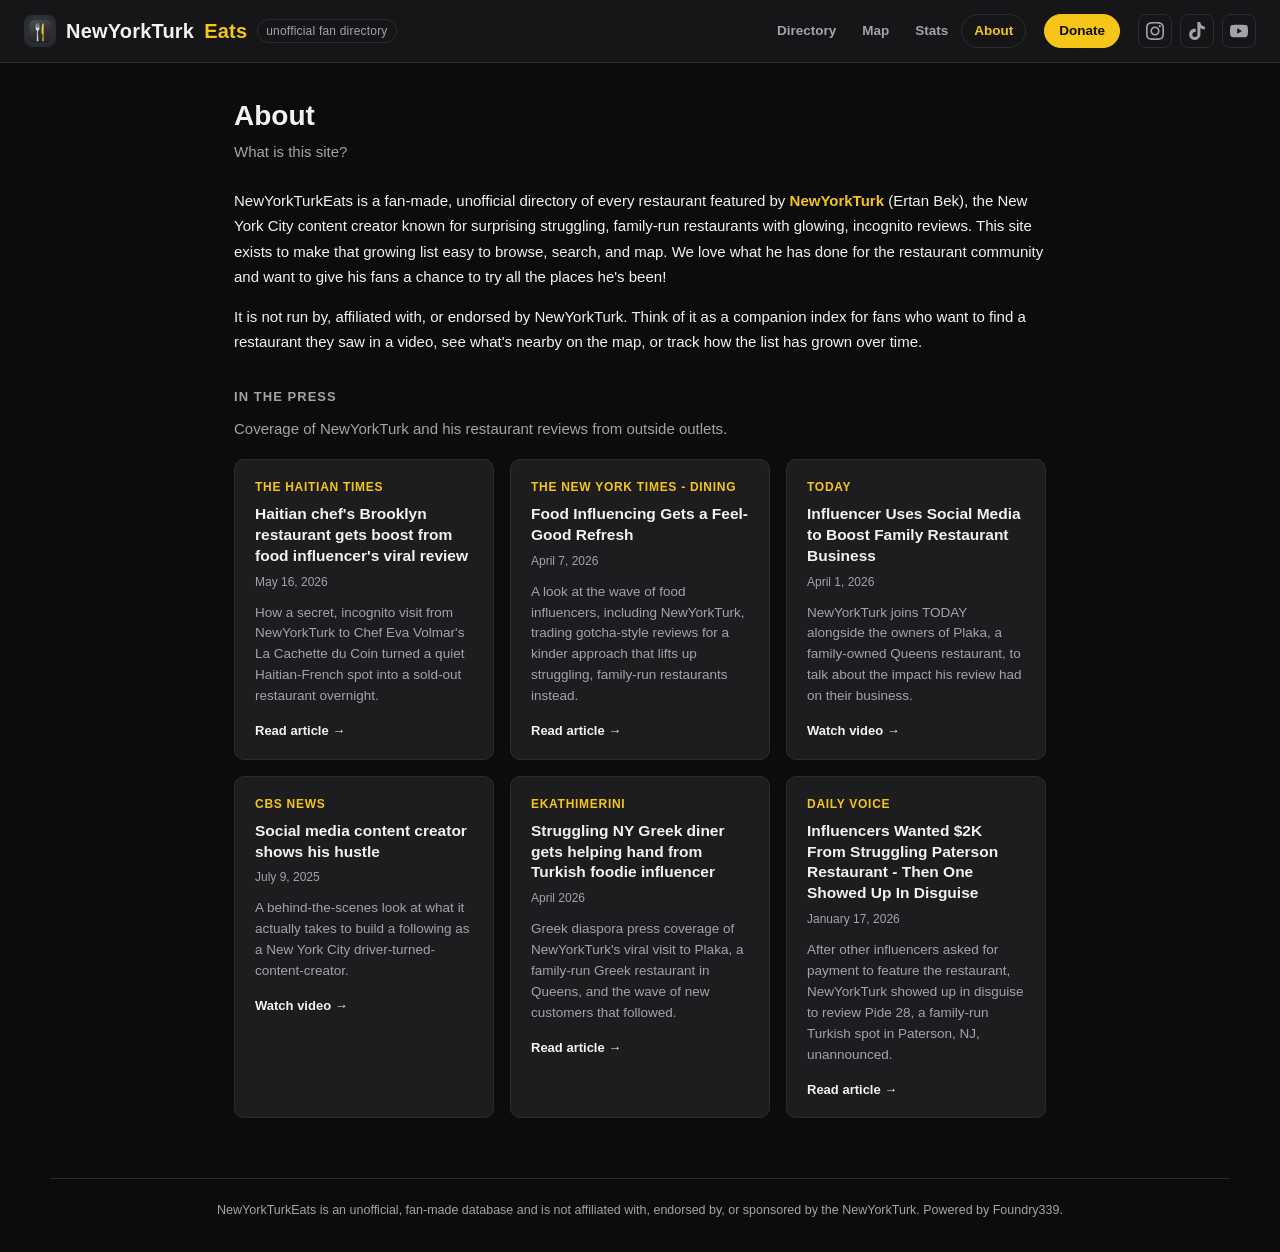
==== commit 59f8d864: "Update about.html" ====
--- a/about.html
+++ b/about.html
@@ -79,7 +79,7 @@
         featured by <a href="https://www.instagram.com/newyorkturk" target="_blank" rel="noopener noreferrer">NewYorkTurk</a>
         (Ertan Bek), the New York City content creator known for surprising
         struggling, family-run restaurants with glowing, incognito reviews. This
-        site exists to make that growing list easy to browse, search, and map.
+        site exists to make that growing list easy to browse, search, and map. We love what he has done for the restaurant community and want to give his fans a chance to try all the places he's been!
       </p>
       <p>
         It is not run by, affiliated with, or endorsed by NewYorkTurk. Think of
--- a/styles.css
+++ b/styles.css
@@ -215,6 +215,10 @@
   }
 
   .socials {
+    display: none;
+  }
+
+  .header-right > .donate-btn {
     display: none;
   }
 
